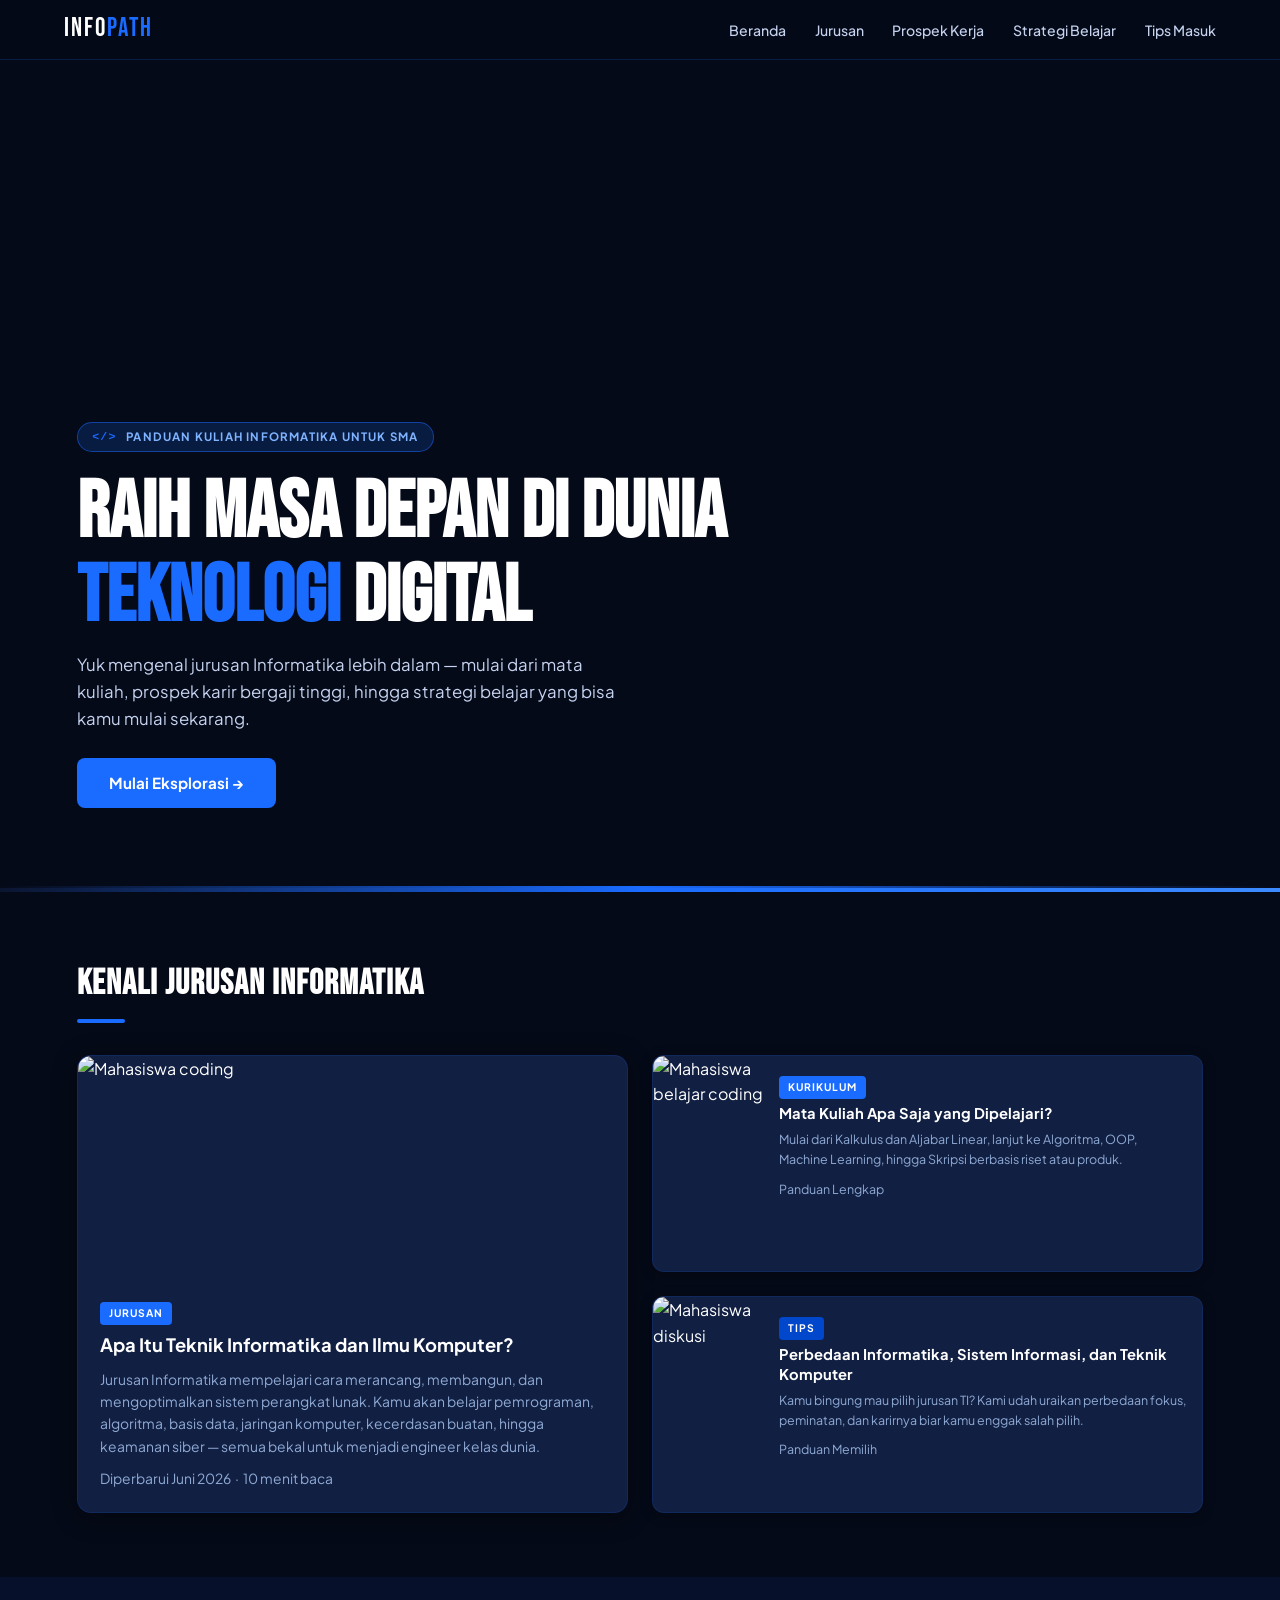
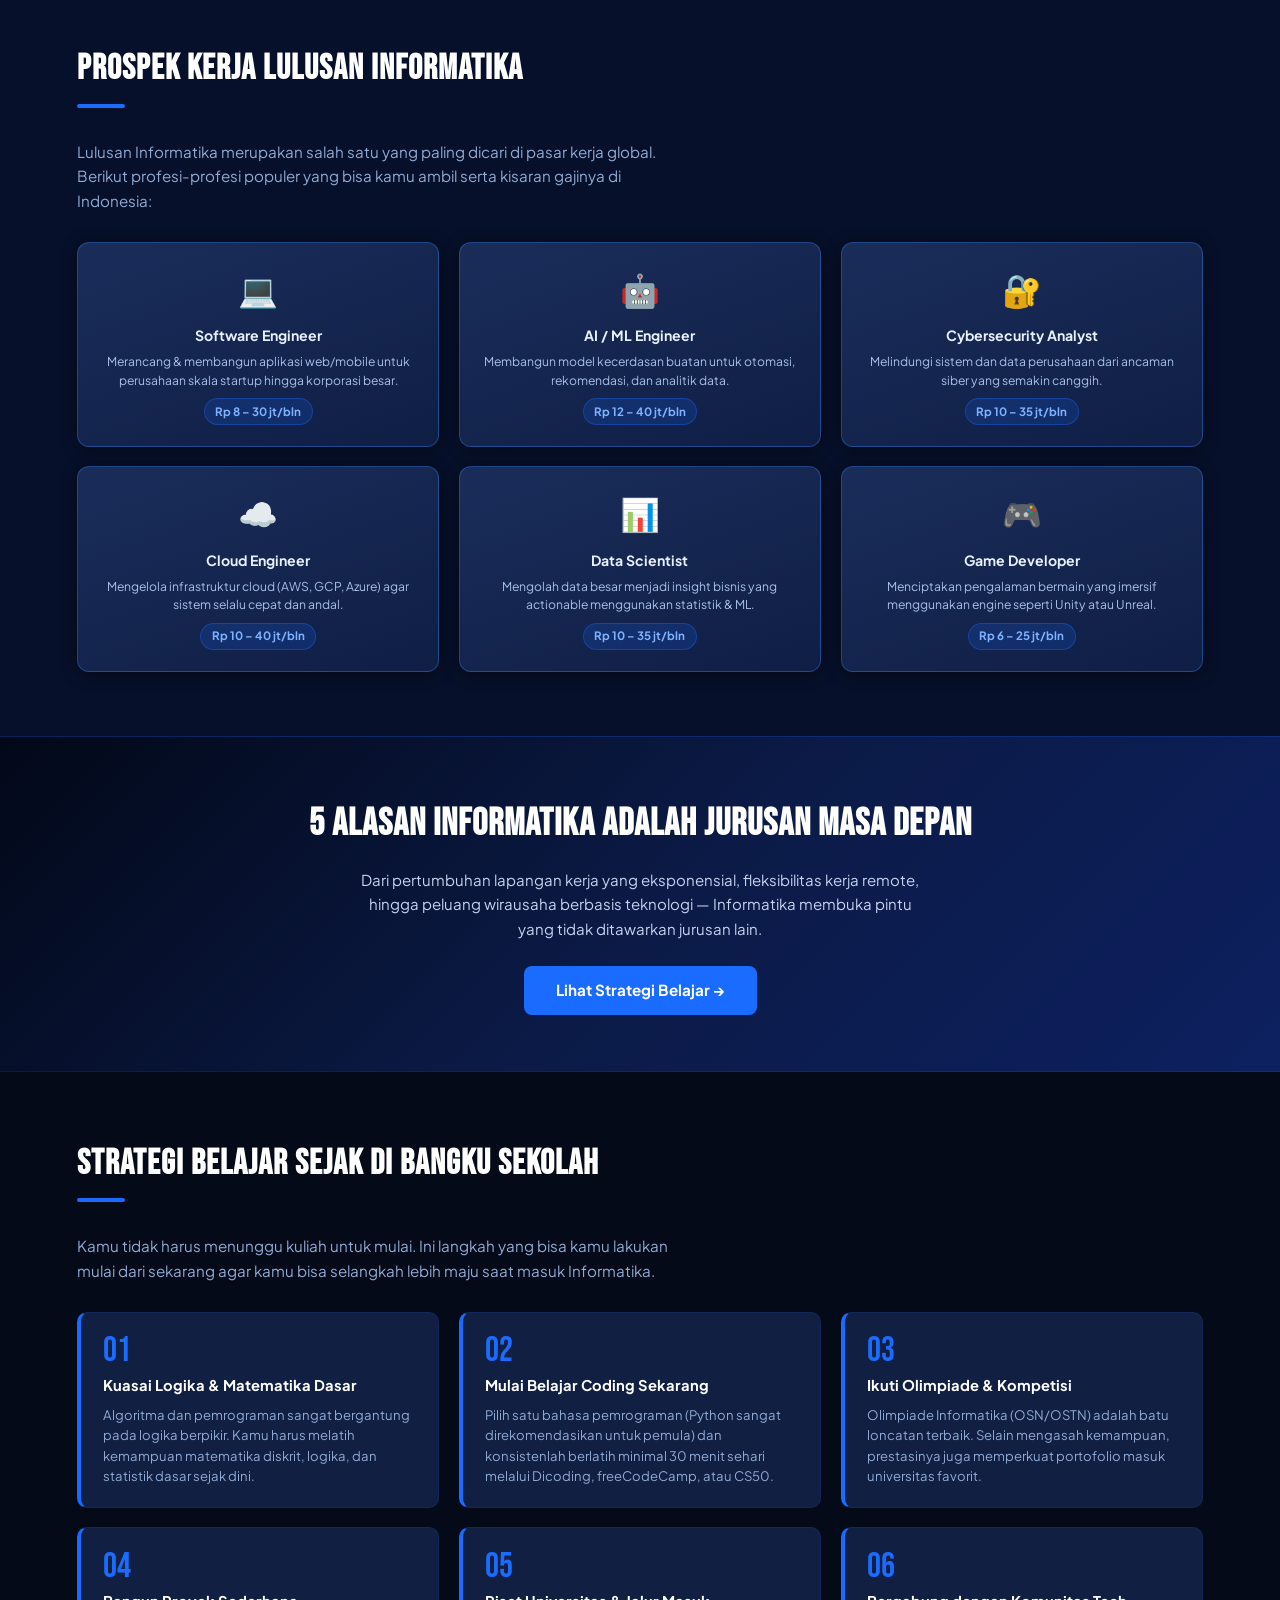
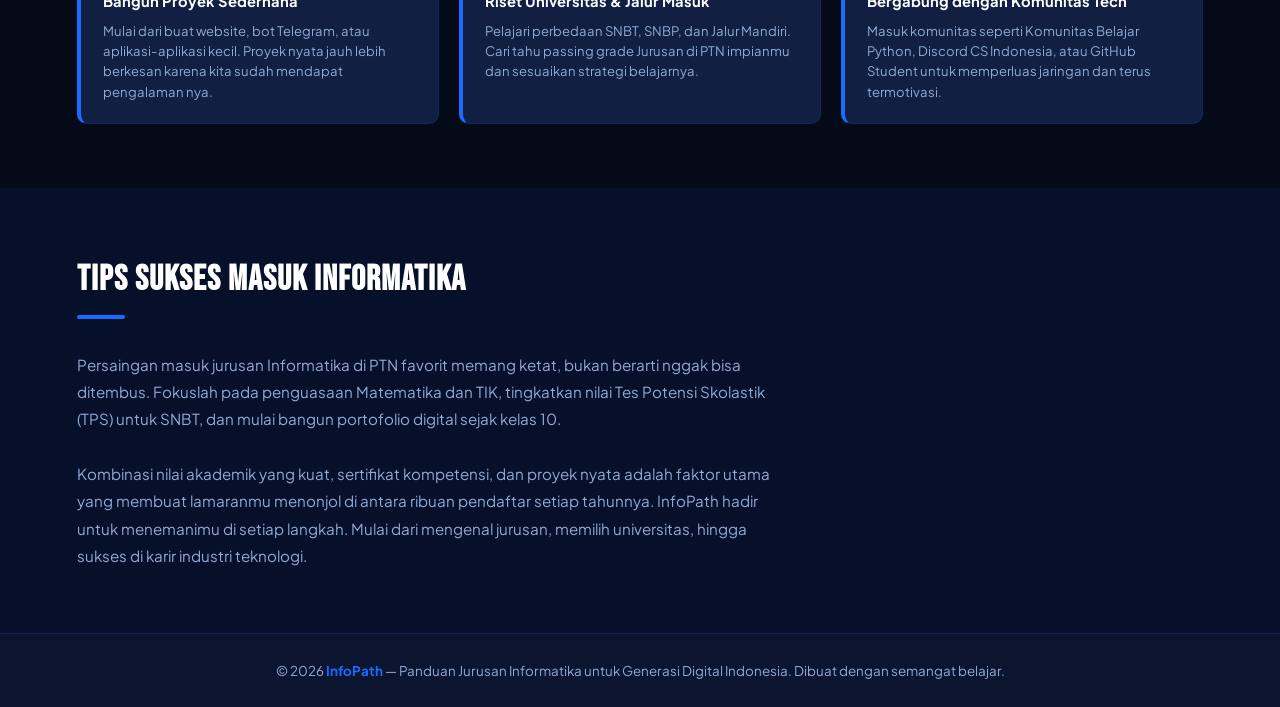
==== Project WEB/index.html @ 2dce8b01 "Add files via upload" ====
<!doctype html>
<html lang="id">
  <head>
    <meta charset="UTF-8" />
    <meta name="viewport" content="width=device-width, initial-scale=1.0" />
    <title>InfoPath — Panduan Jurusan Informatika</title>
    <link
      href="https://fonts.googleapis.com/css2?family=Bebas+Neue&family=Plus+Jakarta+Sans:wght@400;500;700&display=swap"
      rel="stylesheet"
    />
    <link rel="stylesheet" href = "css/style.css"/>
  </head>

  <body>
    <!-- ===== NAVIGASI ===== -->
    <nav>
      <div class="nav-logo">INFO<span>PATH</span></div>

      <!-- Hamburger Menu-->
      <button class="nav-toggle" id="navToggle" aria-label="Buka menu">
        <span></span><span></span><span></span>
      </button>

      <ul class="nav-menu" id="navMenu">
        <li><a href="#beranda" onclick="tutupMenu()">Beranda</a></li>
        <li><a href="#jurusan" onclick="tutupMenu()">Jurusan</a></li>
        <li><a href="#prospek" onclick="tutupMenu()">Prospek Kerja</a></li>
        <li><a href="#strategi" onclick="tutupMenu()">Strategi Belajar</a></li>
        <li><a href="#tips" onclick="tutupMenu()">Tips Masuk</a></li>
      </ul>
    </nav>

    <!-- ===== HERO ===== -->
    <header class="hero" id="beranda">
      <div class="hero-konten">
        <span class="hero-tag">Panduan Kuliah Informatika untuk SMA</span>
        <h1>Raih Masa Depan di Dunia <span>Teknologi</span> Digital</h1>
        <p>
          Yuk mengenal jurusan Informatika lebih dalam — mulai dari mata kuliah,
          prospek karir bergaji tinggi, hingga strategi belajar yang bisa kamu
          mulai sekarang.
        </p>
        <a href="#jurusan" class="hero-cta">Mulai Eksplorasi →</a>
      </div>
    </header>

    <div class="garis-aksen"></div>

    <!-- ===== JURUSAN ===== -->
    <section class="section" id="jurusan">
      <h2 class="section-title">Kenali Jurusan Informatika</h2>
      <div class="grid-utama">
        <div
          class="kartu-besar"
          onclick="window.location.href = 'https://example.com'"
        >
          <img
            src="https://images.unsplash.com/photo-1517694712202-14dd9538aa97?w=800&q=80"
            alt="Mahasiswa coding"
          />
          <div class="isi">
            <span class="label">Jurusan</span>
            <h2>Apa Itu Teknik Informatika dan Ilmu Komputer?</h2>
            <p>
              Jurusan Informatika mempelajari cara merancang, membangun, dan
              mengoptimalkan sistem perangkat lunak. Kamu akan belajar
              pemrograman, algoritma, basis data, jaringan komputer, kecerdasan
              buatan, hingga keamanan siber — semua bekal untuk menjadi engineer
              kelas dunia.
            </p>
            <p class="tgl">Diperbarui Juni 2026 &nbsp;·&nbsp; 10 menit baca</p>
          </div>
        </div>

        <div class="kolom-kecil">
          <div
            class="kartu-kecil"
            onclick="window.location.href = 'https://example.com'"
          >
            <img
              src="https://images.unsplash.com/photo-1580927752452-89d86da3fa0a?w=400&q=80"
              alt="Mahasiswa belajar coding"
            />
            <div class="isi">
              <span class="label">Kurikulum</span>
              <h3>Mata Kuliah Apa Saja yang Dipelajari?</h3>
              <p>
                Mulai dari Kalkulus dan Aljabar Linear, lanjut ke Algoritma,
                OOP, Machine Learning, hingga Skripsi berbasis riset atau
                produk.
              </p>
              <p class="tgl">Panduan Lengkap</p>
            </div>
          </div>
          <div
            class="kartu-kecil"
            onclick="window.location.href = 'https://example.com'"
          >
            <img
              src="https://images.unsplash.com/photo-1522202176988-66273c2fd55f?w=400&q=80"
              alt="Mahasiswa diskusi"
            />
            <div class="isi">
              <span class="label strategi">Tips</span>
              <h3>
                Perbedaan Informatika, Sistem Informasi, dan Teknik Komputer
              </h3>
              <p>
                Kamu bingung mau pilih jurusan TI? Kami udah uraikan perbedaan
                fokus, peminatan, dan karirnya biar kamu enggak salah pilih.
              </p>
              <p class="tgl">Panduan Memilih</p>
            </div>
          </div>
        </div>
      </div>
    </section>

    <!-- ===== PROSPEK KERJA ===== -->
    <section class="section section-abu" id="prospek">
      <h2 class="section-title">Prospek Kerja Lulusan Informatika</h2>
      <p class="prospek-intro">
        Lulusan Informatika merupakan salah satu yang paling dicari di pasar
        kerja global. Berikut profesi-profesi populer yang bisa kamu ambil serta
        kisaran gajinya di Indonesia:
      </p>
      <div class="prospek-grid">
        <div class="prospek-item">
          <span class="ikon">💻</span>
          <h3>Software Engineer</h3>
          <p>
            Merancang & membangun aplikasi web/mobile untuk perusahaan skala
            startup hingga korporasi besar.
          </p>
          <span class="gaji">Rp 8 – 30 jt/bln</span>
        </div>
        <div class="prospek-item">
          <span class="ikon">🤖</span>
          <h3>AI / ML Engineer</h3>
          <p>
            Membangun model kecerdasan buatan untuk otomasi, rekomendasi, dan
            analitik data.
          </p>
          <span class="gaji">Rp 12 – 40 jt/bln</span>
        </div>
        <div class="prospek-item">
          <span class="ikon">🔐</span>
          <h3>Cybersecurity Analyst</h3>
          <p>
            Melindungi sistem dan data perusahaan dari ancaman siber yang
            semakin canggih.
          </p>
          <span class="gaji">Rp 10 – 35 jt/bln</span>
        </div>
        <div class="prospek-item">
          <span class="ikon">☁️</span>
          <h3>Cloud Engineer</h3>
          <p>
            Mengelola infrastruktur cloud (AWS, GCP, Azure) agar sistem selalu
            cepat dan andal.
          </p>
          <span class="gaji">Rp 10 – 40 jt/bln</span>
        </div>
        <div class="prospek-item">
          <span class="ikon">📊</span>
          <h3>Data Scientist</h3>
          <p>
            Mengolah data besar menjadi insight bisnis yang actionable
            menggunakan statistik & ML.
          </p>
          <span class="gaji">Rp 10 – 35 jt/bln</span>
        </div>
        <div class="prospek-item">
          <span class="ikon">🎮</span>
          <h3>Game Developer</h3>
          <p>
            Menciptakan pengalaman bermain yang imersif menggunakan engine
            seperti Unity atau Unreal.
          </p>
          <span class="gaji">Rp 6 – 25 jt/bln</span>
        </div>
      </div>
    </section>

    <!-- ===== BANNER TENGAH ===== -->
    <div class="banner-tengah">
      <h2>5 Alasan Informatika adalah Jurusan Masa Depan</h2>
      <p>
        Dari pertumbuhan lapangan kerja yang eksponensial, fleksibilitas kerja
        remote, hingga peluang wirausaha berbasis teknologi — Informatika
        membuka pintu yang tidak ditawarkan jurusan lain.
      </p>
      <a href="#strategi" class="tombol">Lihat Strategi Belajar →</a>
    </div>

    <!-- ===== STRATEGI BELAJAR ===== -->
    <section class="section" id="strategi">
      <h2 class="section-title">Strategi Belajar Sejak di Bangku Sekolah</h2>
      <p class="strategi-intro">
        Kamu tidak harus menunggu kuliah untuk mulai. Ini langkah yang bisa kamu
        lakukan mulai dari sekarang agar kamu bisa selangkah lebih maju saat
        masuk Informatika.
      </p>
      <div class="strategi-list">
        <div class="strategi-card">
          <div class="nomor">01</div>
          <h3>Kuasai Logika & Matematika Dasar</h3>
          <p>
            Algoritma dan pemrograman sangat bergantung pada logika berpikir.
            Kamu harus melatih kemampuan matematika diskrit, logika, dan
            statistik dasar sejak dini.
          </p>
        </div>
        <div class="strategi-card">
          <div class="nomor">02</div>
          <h3>Mulai Belajar Coding Sekarang</h3>
          <p>
            Pilih satu bahasa pemrograman (Python sangat direkomendasikan untuk
            pemula) dan konsistenlah berlatih minimal 30 menit sehari melalui
            Dicoding, freeCodeCamp, atau CS50.
          </p>
        </div>
        <div class="strategi-card">
          <div class="nomor">03</div>
          <h3>Ikuti Olimpiade & Kompetisi</h3>
          <p>
            Olimpiade Informatika (OSN/OSTN) adalah batu loncatan terbaik.
            Selain mengasah kemampuan, prestasinya juga memperkuat portofolio
            masuk universitas favorit.
          </p>
        </div>
        <div class="strategi-card">
          <div class="nomor">04</div>
          <h3>Bangun Proyek Sederhana</h3>
          <p>
            Mulai dari buat website, bot Telegram, atau aplikasi-aplikasi kecil.
            Proyek nyata jauh lebih berkesan karena kita sudah mendapat
            pengalaman nya.
          </p>
        </div>
        <div class="strategi-card">
          <div class="nomor">05</div>
          <h3>Riset Universitas & Jalur Masuk</h3>
          <p>
            Pelajari perbedaan SNBT, SNBP, dan Jalur Mandiri. Cari tahu passing
            grade Jurusan di PTN impianmu dan sesuaikan strategi belajarnya.
          </p>
        </div>
        <div class="strategi-card">
          <div class="nomor">06</div>
          <h3>Bergabung dengan Komunitas Tech</h3>
          <p>
            Masuk komunitas seperti Komunitas Belajar Python, Discord CS
            Indonesia, atau GitHub Student untuk memperluas jaringan dan terus
            termotivasi.
          </p>
        </div>
      </div>
    </section>

    <!-- ===== TIPS MASUK ===== -->
    <section class="section section-abu" id="tips">
      <h2 class="section-title">Tips Sukses Masuk Informatika</h2>
      <p class="tips-teks">
        Persaingan masuk jurusan Informatika di PTN favorit memang ketat, bukan
        berarti nggak bisa ditembus. Fokuslah pada penguasaan Matematika dan
        TIK, tingkatkan nilai Tes Potensi Skolastik (TPS) untuk SNBT, dan mulai
        bangun portofolio digital sejak kelas 10.
        <br /><br />
        Kombinasi nilai akademik yang kuat, sertifikat kompetensi, dan proyek
        nyata adalah faktor utama yang membuat lamaranmu menonjol di antara
        ribuan pendaftar setiap tahunnya. InfoPath hadir untuk menemanimu di
        setiap langkah. Mulai dari mengenal jurusan, memilih universitas, hingga
        sukses di karir industri teknologi.
      </p>
    </section>

    <!-- ===== FOOTER ===== -->
    <footer>
      <p>
        &copy; 2026 <span>InfoPath</span> — Panduan Jurusan Informatika untuk
        Generasi Digital Indonesia. Dibuat dengan semangat belajar.
      </p>
    </footer>

    <script src="js/script.js"></script>
      
  </body>
</html>
---- Project WEB/css/style.css ----
/* ===== RESET & BASE ===== */
*,
*::before,
*::after {
  box-sizing: border-box;
  margin: 0;
  padding: 0;
}

:root {
  --biru-gelap: #050a18;
  --navy: #0b1530;
  --navy-card: #111f42;
  --biru: #1a6bff;
  --biru-mid: #0047cc;
  --aksen: #3d8bff;
  --putih: #ffffff;
  --putih-redup: #c5d3f0;
  --teks: #ffffff;
  --teks2: #8faad4;
}

html {
  scroll-behavior: smooth;
}

body {
  font-family: "Plus Jakarta Sans", sans-serif;
  background: var(--biru-gelap);
  color: var(--teks);
  line-height: 1.6;
  overflow-x: hidden;
}

img {
  display: block;
  max-width: 100%;
}

/* ===== NAVIGASI ===== */
nav {
  display: flex;
  align-items: center;
  justify-content: space-between;
  padding: 0 5%;
  height: 60px;
  background: rgba(5, 10, 24, 0.95);
  backdrop-filter: blur(12px);
  -webkit-backdrop-filter: blur(12px);
  position: sticky;
  top: 0;
  z-index: 200;
  border-bottom: 1px solid rgba(26, 107, 255, 0.2);
}

.nav-logo {
  font-family: "Bebas Neue", sans-serif;
  font-size: 1.6rem;
  letter-spacing: 2px;
  color: var(--putih);
  z-index: 201;
}
.nav-logo span {
  color: var(--biru);
}

/* hamburger button */
.nav-toggle {
  display: none;
  flex-direction: column;
  justify-content: center;
  gap: 5px;
  width: 36px;
  height: 36px;
  background: none;
  border: none;
  cursor: pointer;
  z-index: 201;
  padding: 4px;
}
.nav-toggle span {
  display: block;
  width: 100%;
  height: 2px;
  background: var(--putih);
  border-radius: 2px;
  transition:
    transform 0.3s,
    opacity 0.3s;
}
.nav-toggle.aktif span:nth-child(1) {
  transform: translateY(7px) rotate(45deg);
}
.nav-toggle.aktif span:nth-child(2) {
  opacity: 0;
}
.nav-toggle.aktif span:nth-child(3) {
  transform: translateY(-7px) rotate(-45deg);
}

.nav-menu {
  list-style: none;
  display: flex;
  gap: 1.8rem;
}
.nav-menu a {
  color: var(--putih-redup);
  text-decoration: none;
  font-size: 0.88rem;
  font-weight: 500;
  transition: color 0.2s;
  white-space: nowrap;
}
.nav-menu a:hover {
  color: var(--biru);
}

/* ===== HERO ===== */
.hero {
  background:
    linear-gradient(
      to bottom,
      rgba(5, 10, 24, 0.45) 0%,
      rgba(5, 10, 24, 0.7) 50%,
      rgba(5, 10, 24, 0.95) 100%
    ),
    url("https://images.unsplash.com/photo-1523240795612-9a054b0db644?w=1600&q=85")
      center 30% / cover no-repeat;
  min-height: 92vh;
  display: flex;
  align-items: flex-end;
  padding: 0 6% 5rem;
  position: relative;
  overflow: hidden;
}
.hero::after {
  content: "";
  position: absolute;
  left: 0;
  right: 0;
  bottom: 0;
  height: 2px;
  background: linear-gradient(90deg, transparent, var(--biru), transparent);
}

.hero-konten {
  position: relative;
  z-index: 1;
  max-width: 720px;
  width: 100%;
}
.hero-tag {
  display: inline-flex;
  align-items: center;
  gap: 0.4rem;
  background: rgba(26, 107, 255, 0.18);
  border: 1px solid rgba(26, 107, 255, 0.5);
  color: #7fb3ff;
  font-size: 0.72rem;
  font-weight: 700;
  letter-spacing: 1.2px;
  text-transform: uppercase;
  padding: 0.3rem 0.9rem;
  border-radius: 20px;
  margin-bottom: 1.2rem;
}
.hero-tag::before {
  content: "</>";
  font-family: monospace;
  color: var(--biru);
  margin-right: 0.2rem;
}

.hero-konten h1 {
  font-family: "Bebas Neue", sans-serif;
  font-size: clamp(2.4rem, 8vw, 5rem);
  line-height: 1.05;
  color: var(--putih);
  margin-bottom: 0.8rem;
}
.hero-konten h1 span {
  color: var(--biru);
}
.hero-konten p {
  font-size: clamp(0.9rem, 2.5vw, 1.05rem);
  color: var(--putih-redup);
  max-width: 560px;
}
.hero-cta {
  display: inline-block;
  margin-top: 1.6rem;
  background: var(--biru);
  color: var(--putih);
  text-decoration: none;
  font-weight: 700;
  font-size: 0.95rem;
  padding: 0.8rem 2rem;
  border-radius: 8px;
  transition:
    background 0.2s,
    transform 0.15s;
}
.hero-cta:hover {
  background: var(--aksen);
  transform: translateY(-2px);
}

/* ===== GARIS AKSEN ===== */
.garis-aksen {
  height: 4px;
  background: linear-gradient(90deg, var(--navy), var(--biru), var(--aksen));
}

/* ===== SECTION UMUM ===== */
.section {
  padding: 4rem 6%;
  background: var(--biru-gelap);
}
.section-abu {
  background: #07102a !important;
} /* lebih gelap dari navy-card agar kartu kontras */

.section-title {
  font-family: "Bebas Neue", sans-serif;
  font-size: clamp(1.8rem, 5vw, 2.2rem);
  letter-spacing: 1px;
  color: var(--putih);
  margin-bottom: 2rem;
}
.section-title::after {
  content: "";
  display: block;
  width: 48px;
  height: 4px;
  background: var(--biru);
  border-radius: 2px;
  margin-top: 0.4rem;
}

/* ===== GRID ARTIKEL ===== */
.grid-utama {
  display: grid;
  grid-template-columns: 1fr 1fr;
  gap: 1.5rem;
}

.kartu-besar {
  background: var(--navy-card);
  border-radius: 14px;
  overflow: hidden;
  border: 1px solid rgba(26, 107, 255, 0.15);
  box-shadow: 0 4px 24px rgba(0, 0, 0, 0.4);
  transition:
    transform 0.25s,
    box-shadow 0.25s;
}
.kartu-besar:hover {
  transform: translateY(-4px);
  box-shadow: 0 12px 32px rgba(26, 107, 255, 0.2);
}
.kartu-besar img {
  width: 100%;
  height: 220px;
  object-fit: cover;
}
.kartu-besar .isi {
  padding: 1.4rem;
}
.kartu-besar .isi h2 {
  font-size: 1.15rem;
  font-weight: 700;
  margin: 0.5rem 0 0.7rem;
  color: var(--putih);
  line-height: 1.35;
}
.kartu-besar .isi p {
  font-size: 0.87rem;
  color: var(--teks2);
}

.kolom-kecil {
  display: flex;
  flex-direction: column;
  gap: 1.5rem;
}

.kartu-kecil {
  display: flex;
  gap: 0;
  background: var(--navy-card);
  border-radius: 12px;
  overflow: hidden;
  border: 1px solid rgba(26, 107, 255, 0.15);
  box-shadow: 0 2px 12px rgba(0, 0, 0, 0.35);
  transition:
    transform 0.25s,
    box-shadow 0.25s;
  flex: 1;
}
.kartu-kecil:hover {
  transform: translateY(-3px);
  box-shadow: 0 8px 24px rgba(26, 107, 255, 0.18);
}
.kartu-kecil img {
  width: 110px;
  min-height: 130px;
  object-fit: cover;
  flex-shrink: 0;
}
.kartu-kecil .isi {
  padding: 1rem;
}
.kartu-kecil .isi h3 {
  font-size: 0.92rem;
  font-weight: 700;
  margin: 0.35rem 0 0.45rem;
  line-height: 1.3;
  color: var(--putih);
}
.kartu-kecil .isi p {
  font-size: 0.78rem;
  color: var(--teks2);
}

.label {
  display: inline-block;
  background: var(--biru);
  color: var(--putih);
  font-size: 0.65rem;
  font-weight: 700;
  letter-spacing: 1px;
  text-transform: uppercase;
  padding: 0.2rem 0.55rem;
  border-radius: 4px;
}
.label.strategi {
  background: var(--biru-mid);
}
.tgl {
  font-size: 0.75rem;
  color: var(--teks2);
  margin-top: 0.6rem !important;
}

/* ===== PROSPEK KERJA ===== */
.prospek-intro {
  color: var(--teks2);
  max-width: 620px;
  margin-bottom: 0;
  font-size: 0.95rem;
}

.prospek-grid {
  display: grid;
  grid-template-columns: repeat(3, 1fr);
  gap: 1.2rem;
  margin-top: 1.8rem;
}
.prospek-item {
  background: linear-gradient(160deg, #1a2d5a 0%, #0f1e45 100%);
  border: 1px solid rgba(61, 139, 255, 0.35);
  border-radius: 12px;
  padding: 1.3rem 1rem;
  text-align: center;
  transition:
    transform 0.2s,
    border-color 0.2s,
    box-shadow 0.2s;
  box-shadow: 0 2px 16px rgba(0, 0, 0, 0.45);
}
.prospek-item:hover {
  transform: translateY(-5px);
  border-color: rgba(61, 139, 255, 0.7);
  box-shadow: 0 8px 28px rgba(26, 107, 255, 0.25);
}
.prospek-item .ikon {
  font-size: 2rem;
  margin-bottom: 0.6rem;
  display: block;
}
.prospek-item h3 {
  font-size: 0.88rem;
  font-weight: 700;
  color: #e8f0ff;
  margin-bottom: 0.35rem;
}
.prospek-item p {
  font-size: 0.76rem;
  color: #a8c0e8;
  line-height: 1.5;
}
.prospek-item .gaji {
  display: inline-block;
  margin-top: 0.6rem;
  background: rgba(26, 107, 255, 0.18);
  color: #7fb3ff;
  font-size: 0.72rem;
  font-weight: 700;
  padding: 0.2rem 0.65rem;
  border-radius: 20px;
  border: 1px solid rgba(26, 107, 255, 0.35);
}

/* ===== BANNER TENGAH ===== */
.banner-tengah {
  background: linear-gradient(135deg, #020818 0%, #0b1a45 50%, #0d2060 100%);
  border-top: 1px solid rgba(26, 107, 255, 0.2);
  border-bottom: 1px solid rgba(26, 107, 255, 0.2);
  color: var(--putih);
  text-align: center;
  padding: 3.5rem 6%;
}
.banner-tengah h2 {
  font-family: "Bebas Neue", sans-serif;
  font-size: clamp(1.6rem, 5vw, 2.4rem);
  letter-spacing: 1px;
  margin-bottom: 0.9rem;
}
.banner-tengah p {
  color: var(--putih-redup);
  max-width: 580px;
  margin: 0 auto 1.6rem;
  font-size: 0.94rem;
}
.tombol {
  display: inline-block;
  background: var(--biru);
  color: var(--putih);
  text-decoration: none;
  font-weight: 700;
  padding: 0.75rem 2rem;
  border-radius: 8px;
  transition:
    background 0.2s,
    transform 0.15s;
  font-size: 0.95rem;
}
.tombol:hover {
  background: var(--aksen);
  transform: translateY(-2px);
}

/* ===== STRATEGI BELAJAR ===== */
.strategi-intro {
  color: var(--teks2);
  max-width: 620px;
  margin-bottom: 0;
  font-size: 0.95rem;
}

.strategi-list {
  display: grid;
  grid-template-columns: repeat(3, 1fr);
  gap: 1.2rem;
  margin-top: 1.8rem;
}
.strategi-card {
  background: var(--navy-card);
  border-left: 4px solid var(--biru);
  border-top: 1px solid rgba(26, 107, 255, 0.12);
  border-right: 1px solid rgba(26, 107, 255, 0.12);
  border-bottom: 1px solid rgba(26, 107, 255, 0.12);
  border-radius: 10px;
  padding: 1.3rem 1.4rem;
}
.strategi-card .nomor {
  font-family: "Bebas Neue", sans-serif;
  font-size: 2.2rem;
  color: var(--biru);
  line-height: 1;
  margin-bottom: 0.35rem;
}
.strategi-card h3 {
  font-size: 0.92rem;
  font-weight: 700;
  color: var(--putih);
  margin-bottom: 0.45rem;
}
.strategi-card p {
  font-size: 0.82rem;
  color: var(--teks2);
  line-height: 1.55;
}

/* ===== TIPS ===== */
.tips-teks {
  max-width: 700px;
  color: var(--teks2);
  font-size: 0.95rem;
  line-height: 1.8;
}

/* ===== FOOTER ===== */
footer {
  background: var(--navy);
  border-top: 1px solid rgba(26, 107, 255, 0.2);
  color: var(--teks2);
  text-align: center;
  padding: 1.6rem 5%;
  font-size: 0.84rem;
}
footer span {
  color: var(--biru);
  font-weight: 700;
}

/* ================================================
    TABLET  ≤ 900px
================================================ */
@media (max-width: 900px) {
  .prospek-grid {
    grid-template-columns: repeat(2, 1fr);
  }
  .strategi-list {
    grid-template-columns: repeat(2, 1fr);
  }
}

/* ================================================
    MOBILE  ≤ 640px
================================================ */
@media (max-width: 640px) {
  /* --- NAV MOBILE --- */
  .nav-toggle {
    display: flex;
  }

  .nav-menu {
    position: absolute;
    top: 60px;
    right: 5%;
    width: 190px;
    background: rgba(8, 15, 38, 0.97);
    backdrop-filter: blur(14px);
    -webkit-backdrop-filter: blur(14px);
    border: 1px solid rgba(26, 107, 255, 0.28);
    border-radius: 10px;
    flex-direction: column;
    align-items: stretch;
    justify-content: flex-start;
    gap: 0;
    padding: 0.35rem 0;
    box-shadow: 0 8px 32px rgba(0, 0, 0, 0.55);
    opacity: 0;
    pointer-events: none;
    transform: translateY(-6px);
    transition:
      opacity 0.22s ease,
      transform 0.22s ease;
  }
  .nav-menu.buka {
    opacity: 1;
    pointer-events: all;
    transform: translateY(0);
  }
  .nav-menu li {
    width: 100%;
  }
  .nav-menu a {
    display: block;
    width: 100%;
    font-size: 0.88rem;
    padding: 0.6rem 1.1rem;
    border-radius: 6px;
  }
  .nav-menu a:hover {
    background: rgba(26, 107, 255, 0.18);
    color: var(--putih);
  }

  /* --- HERO MOBILE --- */
  .hero {
    min-height: 100svh;
    padding: 0 5% 4rem;
    align-items: flex-end;
  }
  .hero-tag {
    font-size: 0.65rem;
    letter-spacing: 0.8px;
  }
  .hero-konten h1 {
    font-size: clamp(2.2rem, 10vw, 3rem);
  }
  .hero-konten p {
    font-size: 0.9rem;
  }
  .hero-cta {
    width: 100%;
    text-align: center;
    padding: 0.9rem;
  }

  /* --- SECTION PADDING --- */
  .section {
    padding: 3rem 5%;
  }
  .banner-tengah {
    padding: 3rem 5%;
  }

  /* --- GRID ARTIKEL: 1 kolom --- */
  .grid-utama {
    grid-template-columns: 1fr;
    gap: 1.2rem;
  }

  /* kartu kecil: gambar lebih kecil di mobile */
  .kartu-kecil img {
    width: 90px;
    min-height: 110px;
  }

  /* --- PROSPEK: 2 kolom di mobile --- */
  .prospek-grid {
    grid-template-columns: repeat(2, 1fr);
    gap: 1rem;
  }
  .prospek-item {
    padding: 1.1rem 0.8rem;
  }
  .prospek-item .ikon {
    font-size: 1.7rem;
  }
  .prospek-item h3 {
    font-size: 0.82rem;
  }
  .prospek-item p {
    font-size: 0.72rem;
  }

  /* --- STRATEGI: 1 kolom di mobile --- */
  .strategi-list {
    grid-template-columns: 1fr;
    gap: 1rem;
  }

  /* banner tombol full */
  .tombol {
    display: block;
    text-align: center;
  }
}

/* ================================================
    MOBILE XS  ≤ 380px
================================================ */
@media (max-width: 380px) {
  .prospek-grid {
    grid-template-columns: 1fr;
  }
  .kartu-kecil {
    flex-direction: column;
  }
  .kartu-kecil img {
    width: 100%;
    height: 140px;
  }
  .kartu-kecil .isi {
    padding: 1rem;
  }
}
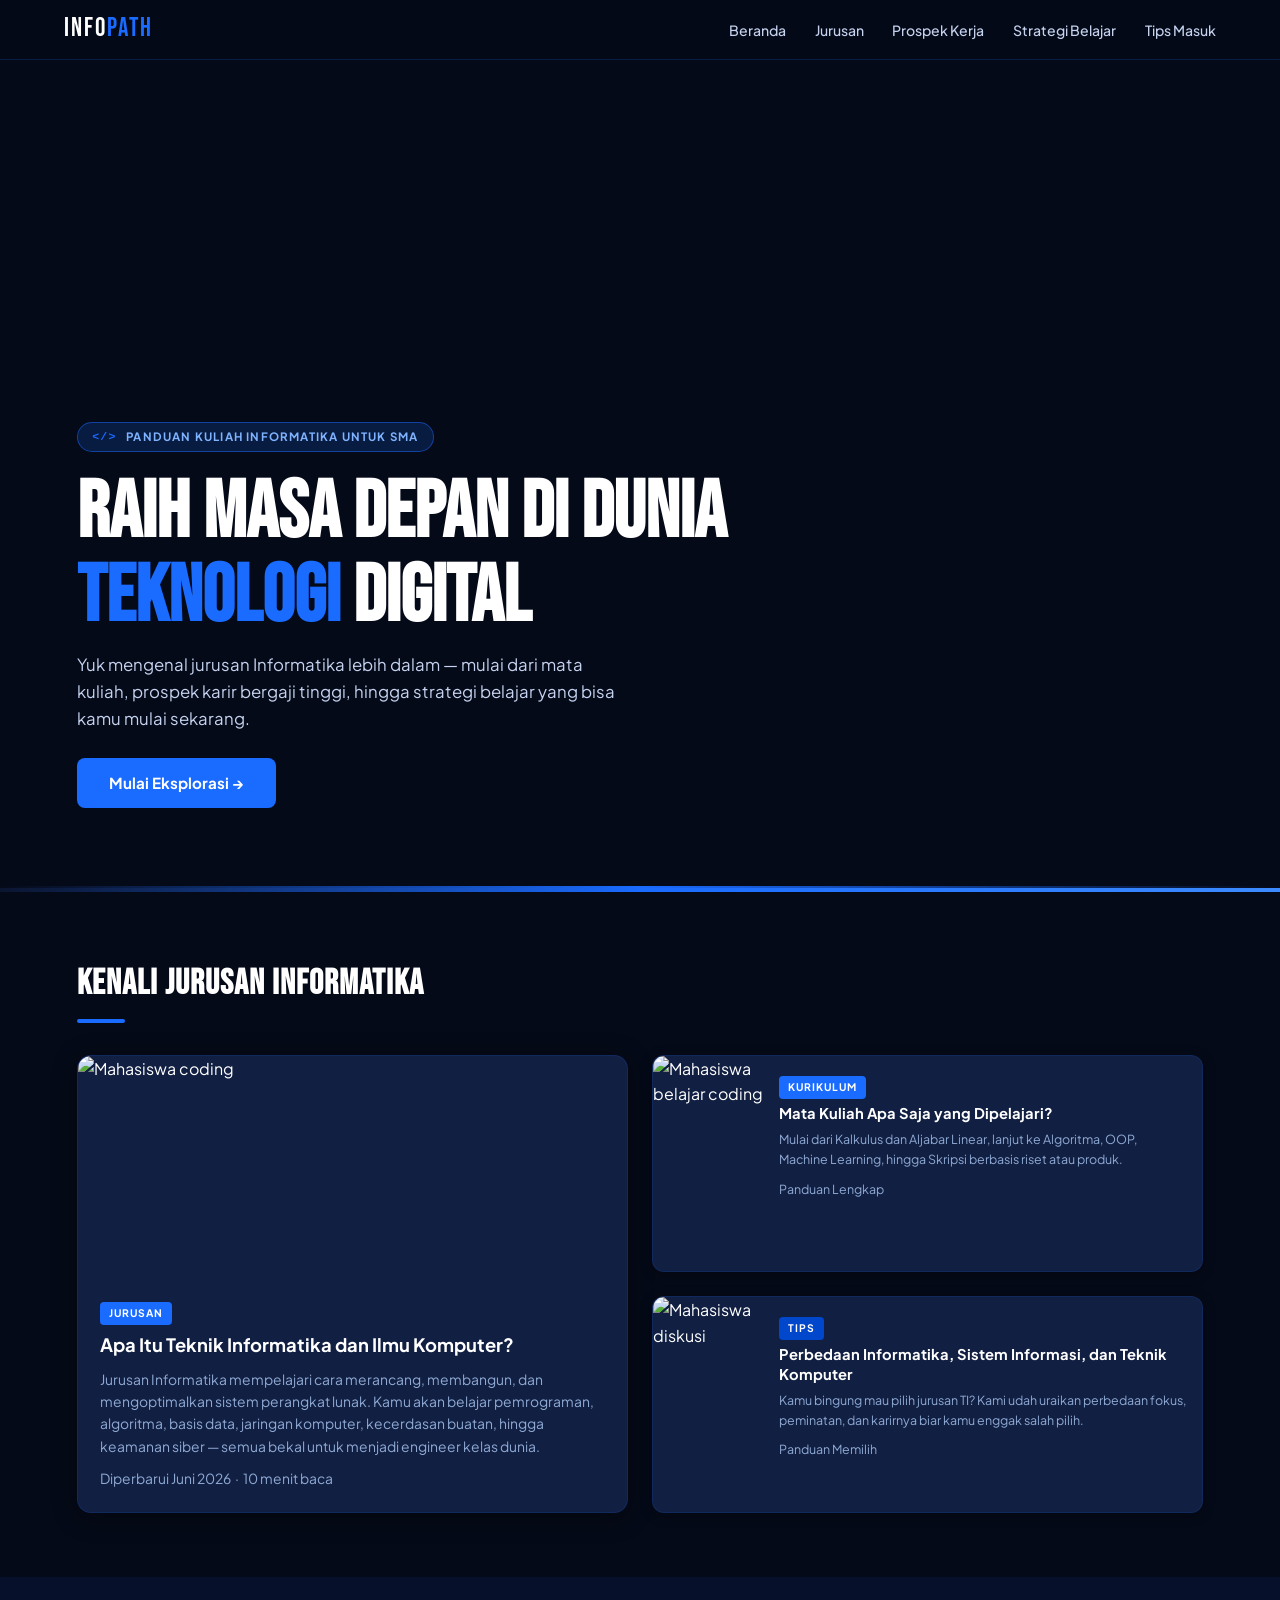
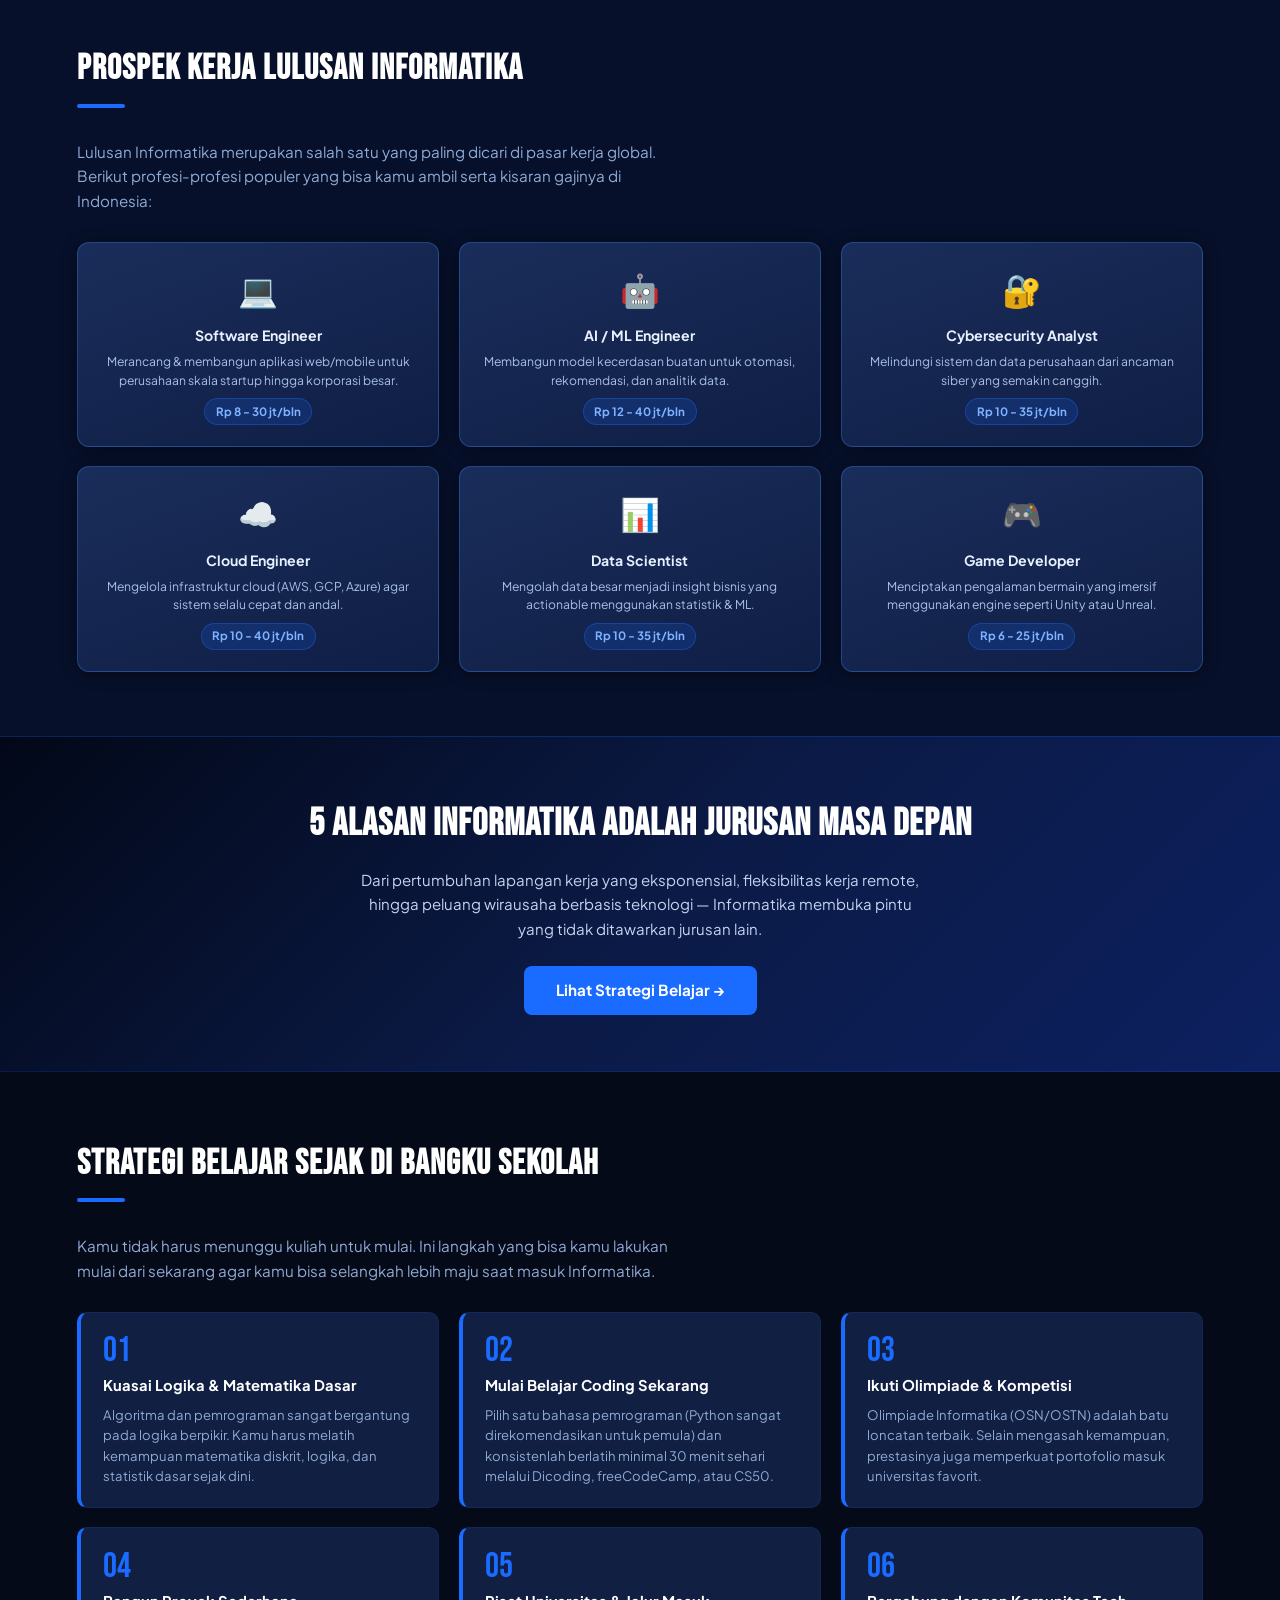
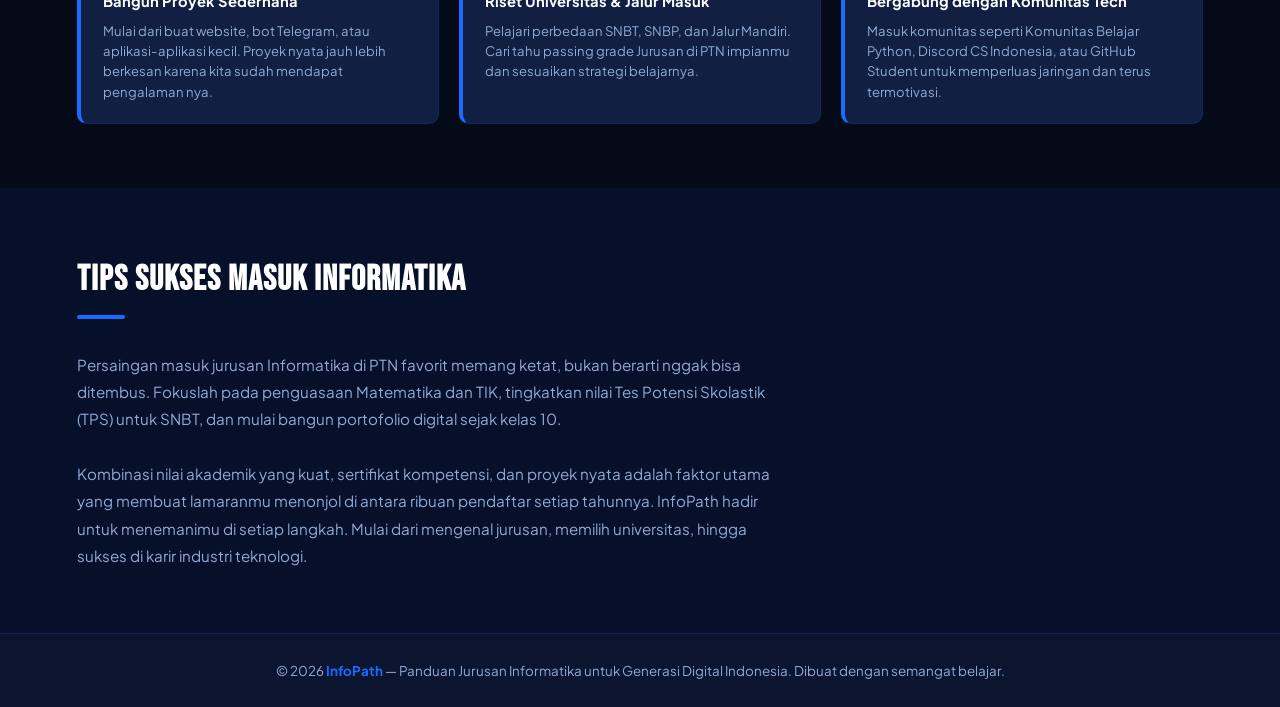
==== commit eb3cc637: "Update index.html" ====
--- a/Project WEB/index.html
+++ b/Project WEB/index.html
@@ -52,7 +52,7 @@
       <div class="grid-utama">
         <div
           class="kartu-besar"
-          onclick="window.location.href = 'https://example.com'"
+          onclick="window.location.href = 'https://www.quipper.com/id/blog/quipper-campus/campus-life/teknik-informatika-teknik-komputer-dan-sistem-informasi/'"
         >
           <img
             src="https://images.unsplash.com/photo-1517694712202-14dd9538aa97?w=800&q=80"
@@ -75,7 +75,7 @@
         <div class="kolom-kecil">
           <div
             class="kartu-kecil"
-            onclick="window.location.href = 'https://example.com'"
+            onclick="window.location.href = 'https://nusamandiri.info/mata-kuliah-teknik-informatika/'"
           >
             <img
               src="https://images.unsplash.com/photo-1580927752452-89d86da3fa0a?w=400&q=80"
@@ -94,7 +94,7 @@
           </div>
           <div
             class="kartu-kecil"
-            onclick="window.location.href = 'https://example.com'"
+            onclick="window.location.href = 'https://www.ruangguru.com/blog/jurusan-komputer'"
           >
             <img
               src="https://images.unsplash.com/photo-1522202176988-66273c2fd55f?w=400&q=80"
@@ -132,7 +132,7 @@
             Merancang & membangun aplikasi web/mobile untuk perusahaan skala
             startup hingga korporasi besar.
           </p>
-          <span class="gaji">Rp 8 – 30 jt/bln</span>
+          <span class="gaji">Rp 8 - 30 jt/bln</span>
         </div>
         <div class="prospek-item">
           <span class="ikon">🤖</span>
@@ -141,7 +141,7 @@
             Membangun model kecerdasan buatan untuk otomasi, rekomendasi, dan
             analitik data.
           </p>
-          <span class="gaji">Rp 12 – 40 jt/bln</span>
+          <span class="gaji">Rp 12 - 40 jt/bln</span>
         </div>
         <div class="prospek-item">
           <span class="ikon">🔐</span>
@@ -150,7 +150,7 @@
             Melindungi sistem dan data perusahaan dari ancaman siber yang
             semakin canggih.
           </p>
-          <span class="gaji">Rp 10 – 35 jt/bln</span>
+          <span class="gaji">Rp 10 - 35 jt/bln</span>
         </div>
         <div class="prospek-item">
           <span class="ikon">☁️</span>
@@ -159,7 +159,7 @@
             Mengelola infrastruktur cloud (AWS, GCP, Azure) agar sistem selalu
             cepat dan andal.
           </p>
-          <span class="gaji">Rp 10 – 40 jt/bln</span>
+          <span class="gaji">Rp 10 - 40 jt/bln</span>
         </div>
         <div class="prospek-item">
           <span class="ikon">📊</span>
@@ -168,7 +168,7 @@
             Mengolah data besar menjadi insight bisnis yang actionable
             menggunakan statistik & ML.
           </p>
-          <span class="gaji">Rp 10 – 35 jt/bln</span>
+          <span class="gaji">Rp 10 - 35 jt/bln</span>
         </div>
         <div class="prospek-item">
           <span class="ikon">🎮</span>
@@ -177,7 +177,7 @@
             Menciptakan pengalaman bermain yang imersif menggunakan engine
             seperti Unity atau Unreal.
           </p>
-          <span class="gaji">Rp 6 – 25 jt/bln</span>
+          <span class="gaji">Rp 6 - 25 jt/bln</span>
         </div>
       </div>
     </section>
